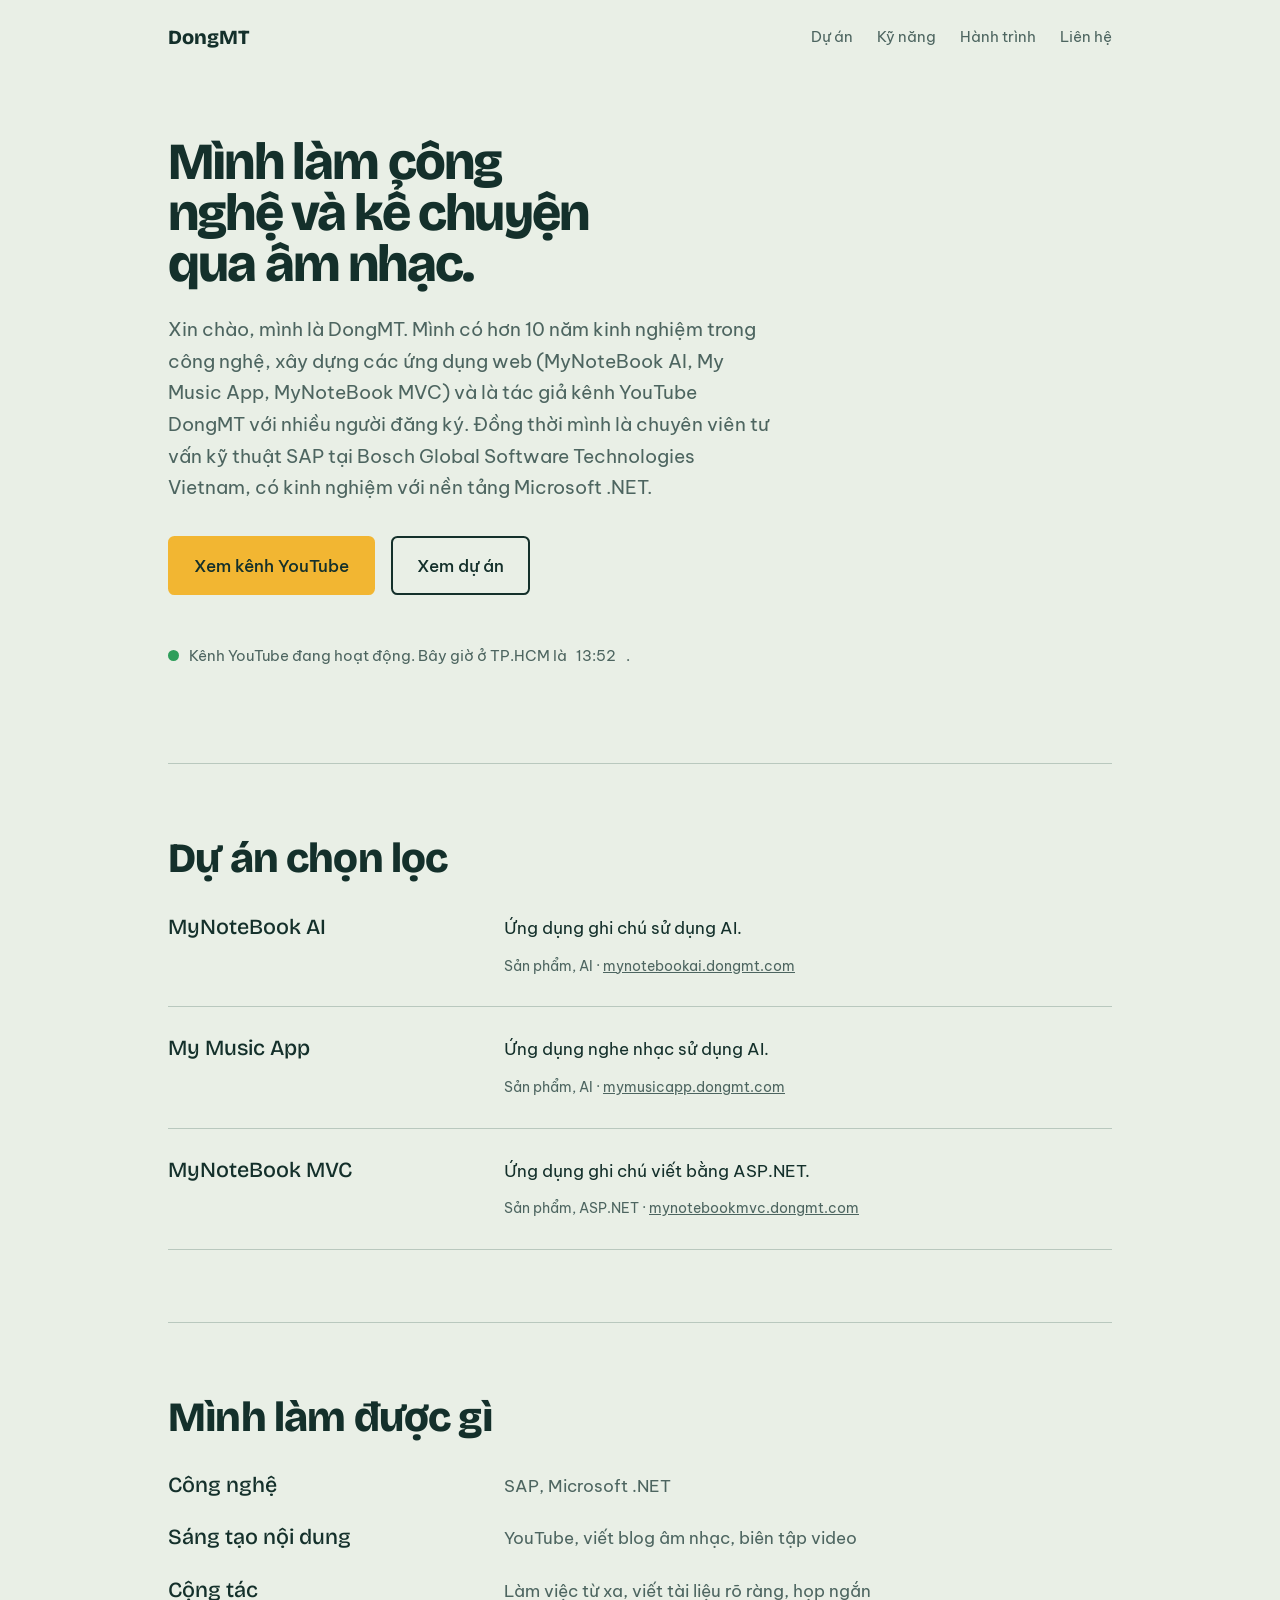
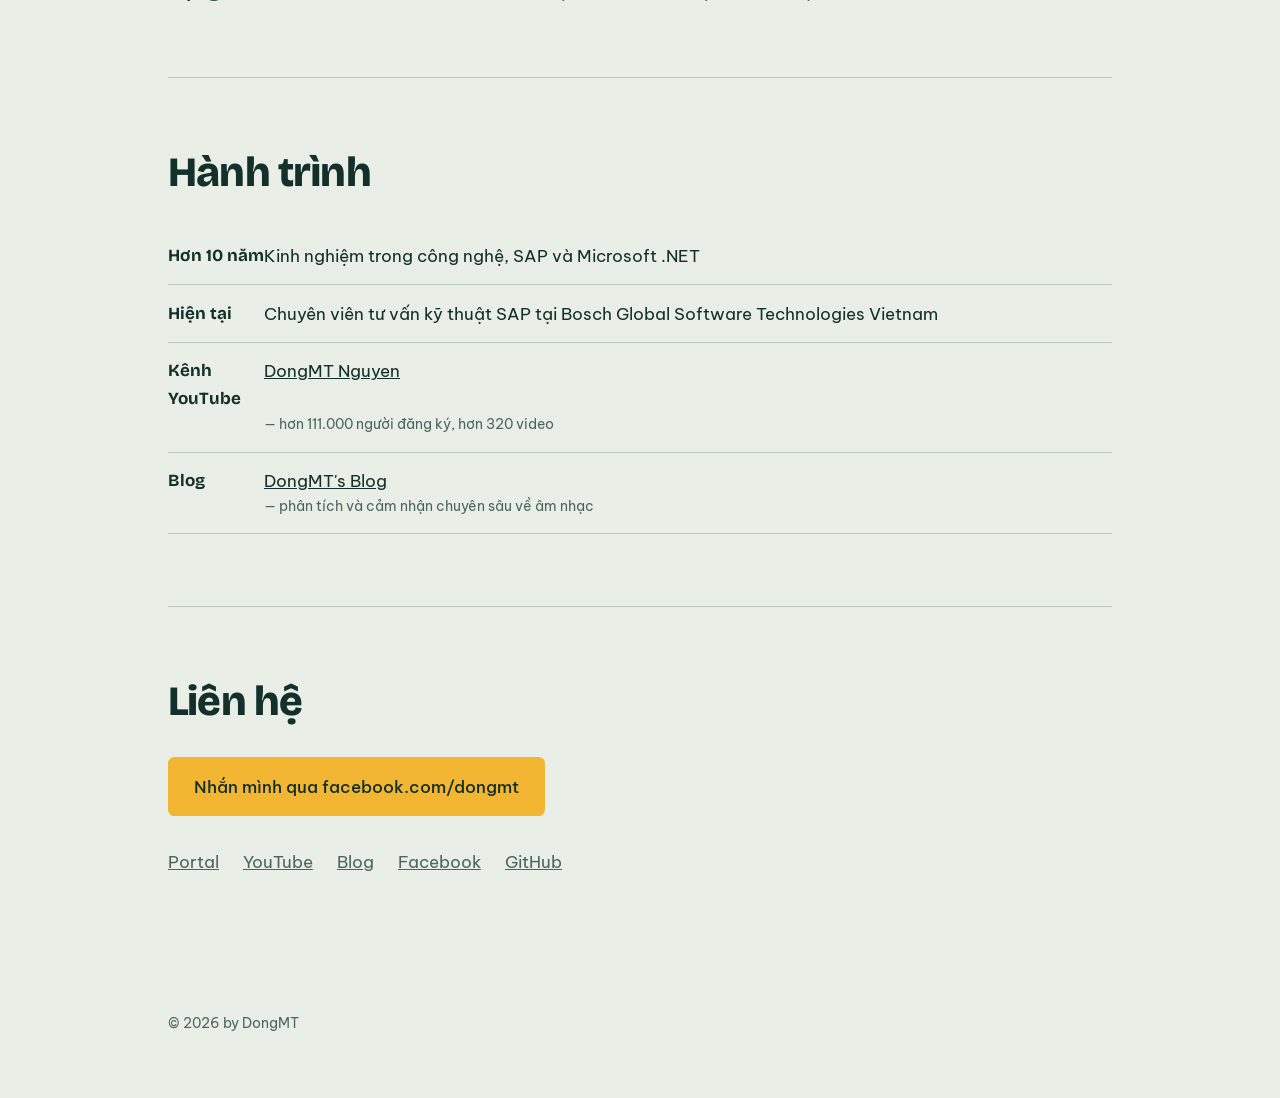
==== index.html @ 3dfe8075 "Initial commit: landing page DongMT" ====
<!DOCTYPE html>
<html lang="vi">
<head>
<meta charset="utf-8">
<meta name="viewport" content="width=device-width, initial-scale=1">
<title>DongMT — Nhà sáng tạo nội dung &amp; chuyên gia công nghệ</title>
<meta name="description" content="DongMT Nguyen là nhà sáng tạo nội dung và chuyên gia công nghệ: kênh YouTube hơn 111.000 người đăng ký, SAP Technical Consultant tại Bosch Global Software Technologies Vietnam.">
<link rel="preconnect" href="https://fonts.googleapis.com">
<link rel="preconnect" href="https://fonts.gstatic.com" crossorigin>
<link href="https://fonts.googleapis.com/css2?family=Bricolage+Grotesque:opsz,wght@12..96,500;12..96,800&family=Be+Vietnam+Pro:wght@400;500&display=swap" rel="stylesheet">
<link rel="stylesheet" href="assets/style.css">
</head>
<body>
<a class="skip" href="#main">Bỏ qua điều hướng</a>
<header class="top">
  <a class="logo" href="#">DongMT</a>
  <nav aria-label="Chính">
    <a href="#du-an">Dự án</a><a href="#ky-nang">Kỹ năng</a><a href="#hanh-trinh">Hành trình</a><a href="#lien-he">Liên hệ</a>
  </nav>
</header>

<main id="main">
  <section class="hero">
    <h1>Mình làm công nghệ và kể chuyện qua âm nhạc.</h1>
    <p class="lead">Xin chào, mình là DongMT. Mình có hơn 10 năm kinh nghiệm trong công nghệ, xây dựng các ứng dụng web (MyNoteBook AI, My Music App, MyNoteBook MVC) và là tác giả kênh YouTube DongMT với nhiều người đăng ký. Đồng thời mình là chuyên viên tư vấn kỹ thuật SAP tại Bosch Global Software Technologies Vietnam, có kinh nghiệm với nền tảng Microsoft .NET.</p>
    <div class="cta">
      <a class="btn" href="https://www.youtube.com/@dongmt">Xem kênh YouTube</a>
      <a class="btn ghost" href="#du-an">Xem dự án</a>
    </div>
    <p class="status"><span class="dot" aria-hidden="true"></span>Kênh YouTube đang hoạt động. Bây giờ ở TP.HCM là <time id="clock">--:--</time>.</p>
  </section>

  <section id="du-an">
    <h2>Dự án chọn lọc</h2>
    <ul class="projects">
      <li><h3>MyNoteBook AI</h3><p>Ứng dụng ghi chú sử dụng AI.</p><span>Sản phẩm, AI · <a href="https://mynotebookai.dongmt.com/">mynotebookai.dongmt.com</a></span></li>
      <li><h3>My Music App</h3><p>Ứng dụng nghe nhạc sử dụng AI.</p><span>Sản phẩm, AI · <a href="https://mymusicapp.dongmt.com/">mymusicapp.dongmt.com</a></span></li>
      <li><h3>MyNoteBook MVC</h3><p>Ứng dụng ghi chú viết bằng ASP.NET.</p><span>Sản phẩm, ASP.NET · <a href="https://mynotebookmvc.dongmt.com/">mynotebookmvc.dongmt.com</a></span></li>
    </ul>
  </section>

  <section id="ky-nang">
    <h2>Mình làm được gì</h2>
    <dl class="skills">
      <div><dt>Công nghệ</dt><dd>SAP, Microsoft .NET</dd></div>
      <div><dt>Sáng tạo nội dung</dt><dd>YouTube, viết blog âm nhạc, biên tập video</dd></div>
      <div><dt>Cộng tác</dt><dd>Làm việc từ xa, viết tài liệu rõ ràng, họp ngắn</dd></div>
    </dl>
  </section>

  <section id="hanh-trinh">
    <h2>Hành trình</h2>
    <ol class="timeline">
      <li><b>Hơn 10 năm</b> Kinh nghiệm trong công nghệ, SAP và Microsoft .NET</li>
      <li><b>Hiện tại</b> Chuyên viên tư vấn kỹ thuật SAP tại Bosch Global Software Technologies Vietnam</li>
      <li><b>Kênh YouTube</b> <a href="https://www.youtube.com/@dongmt">DongMT Nguyen</a><span>— hơn 111.000 người đăng ký, hơn 320 video</span></li>
      <li><b>Blog</b> <a href="http://dongmt2.blogspot.com/">DongMT's Blog</a><span>— phân tích và cảm nhận chuyên sâu về âm nhạc</span></li>
    </ol>
  </section>

  <section id="lien-he" class="contact">
    <h2>Liên hệ</h2>
    <p><a class="btn" href="https://www.facebook.com/dongmt/">Nhắn mình qua facebook.com/dongmt</a></p>
    <p class="links"><a href="https://dongmt.com/">Portal</a> <a href="https://www.youtube.com/@dongmt">YouTube</a> <a href="http://dongmt2.blogspot.com/">Blog</a> <a href="https://www.facebook.com/dongmt/">Facebook</a> <a href="https://github.com/dongmt2-crypto">GitHub</a></p>
  </section>
</main>
<footer><p>© 2026 by DongMT</p></footer>
<script src="assets/main.js"></script>
</body>
</html>
---- assets/style.css ----
:root{
  --bg:#E9EFE6; --ink:#14302B; --muted:#4D6560; --line:#B9C8BE;
  --accent:#F2B632; --accent-ink:#14302B;
  --display:"Bricolage Grotesque",system-ui,sans-serif;
  --body:"Be Vietnam Pro",system-ui,sans-serif;
}
@media (prefers-color-scheme:dark){
  :root{--bg:#10231F; --ink:#E9EFE6; --muted:#9FB5AC; --line:#2C4540; --accent:#F2B632; --accent-ink:#10231F}
}
*{box-sizing:border-box}
html{scroll-behavior:smooth}
body{margin:0;background:var(--bg);color:var(--ink);font:400 1.0625rem/1.65 var(--body)}
a{color:inherit}
:focus-visible{outline:3px solid var(--accent);outline-offset:3px}
.skip{position:absolute;left:-999px}.skip:focus{left:1rem;top:1rem;background:var(--accent);color:var(--accent-ink);padding:.5rem 1rem;z-index:9}
.top,main,footer{max-width:62rem;margin-inline:auto;padding-inline:1.5rem}
.top{display:flex;justify-content:space-between;align-items:center;padding-block:1.5rem;flex-wrap:wrap;gap:1rem}
.logo{font:800 1.25rem var(--display);text-decoration:none}
nav{display:flex;gap:1.5rem;font-size:.95rem}
nav a{text-decoration:none;color:var(--muted)}nav a:hover{color:var(--ink);text-decoration:underline}
section{padding-block:4.5rem;border-top:1px solid var(--line)}
.hero{border-top:0;padding-block:4rem 5rem}
h1{font:800 clamp(2.6rem,8.5vw,6.5rem)/.98 var(--display);letter-spacing:-.035em;margin:0 0 1.5rem;max-width:14ch;text-wrap:balance}.hero h1{font-size:clamp(1.3rem,4.25vw,3.25rem)}
h2{font:800 clamp(1.8rem,4vw,2.6rem)/1.1 var(--display);letter-spacing:-.02em;margin:0 0 2rem}
h3{font:500 1.35rem var(--display);margin:0 0 .4rem}
.lead{font-size:1.2rem;max-width:38rem;color:var(--muted);margin:0 0 2rem}
.cta{display:flex;gap:1rem;flex-wrap:wrap}
.btn{display:inline-block;padding:.85rem 1.5rem;background:var(--accent);color:var(--accent-ink);font-weight:500;text-decoration:none;border-radius:.4rem;border:2px solid var(--accent);transition:transform .15s}
.btn:hover{transform:translateY(-2px)}
.btn.ghost{background:transparent;color:var(--ink);border-color:var(--ink)}
.status{margin-top:3rem;color:var(--muted);font-size:.95rem;display:flex;align-items:center;gap:.6rem}
.dot{width:.7rem;height:.7rem;border-radius:50%;background:#2E9E5B;animation:pulse 2s infinite}
@keyframes pulse{50%{opacity:.35}}
.projects{list-style:none;padding:0;margin:0;display:grid}
.projects li{display:grid;grid-template-columns:1fr 2fr;gap:.5rem 2rem;padding-block:1.75rem;border-bottom:1px solid var(--line)}
.projects li:first-child{padding-top:0}
.projects p{margin:0}.projects span{grid-column:2;color:var(--muted);font-size:.9rem}
.skills{display:grid;gap:1.5rem;margin:0}
.skills div{display:grid;grid-template-columns:1fr 2fr;gap:2rem}
dt{font:500 1.35rem var(--display)}dd{margin:0;color:var(--muted)}
.timeline{list-style:none;padding:0;margin:0}
.timeline li{display:grid;grid-template-columns:6rem 1fr;padding-block:.9rem;border-bottom:1px solid var(--line)}
.timeline b{font-family:var(--display)}.timeline span{grid-column:2;color:var(--muted);font-size:.9rem}
.contact p{max-width:34rem;color:var(--muted)}
.links{display:flex;gap:1.5rem;margin-top:2rem}
footer{padding-block:2rem 3rem;color:var(--muted);font-size:.9rem}
@media (max-width:640px){.projects li,.skills div{grid-template-columns:1fr}.projects span{grid-column:1}nav{gap:1rem}}
@media (prefers-reduced-motion:reduce){*{animation:none!important;transition:none!important;scroll-behavior:auto}}
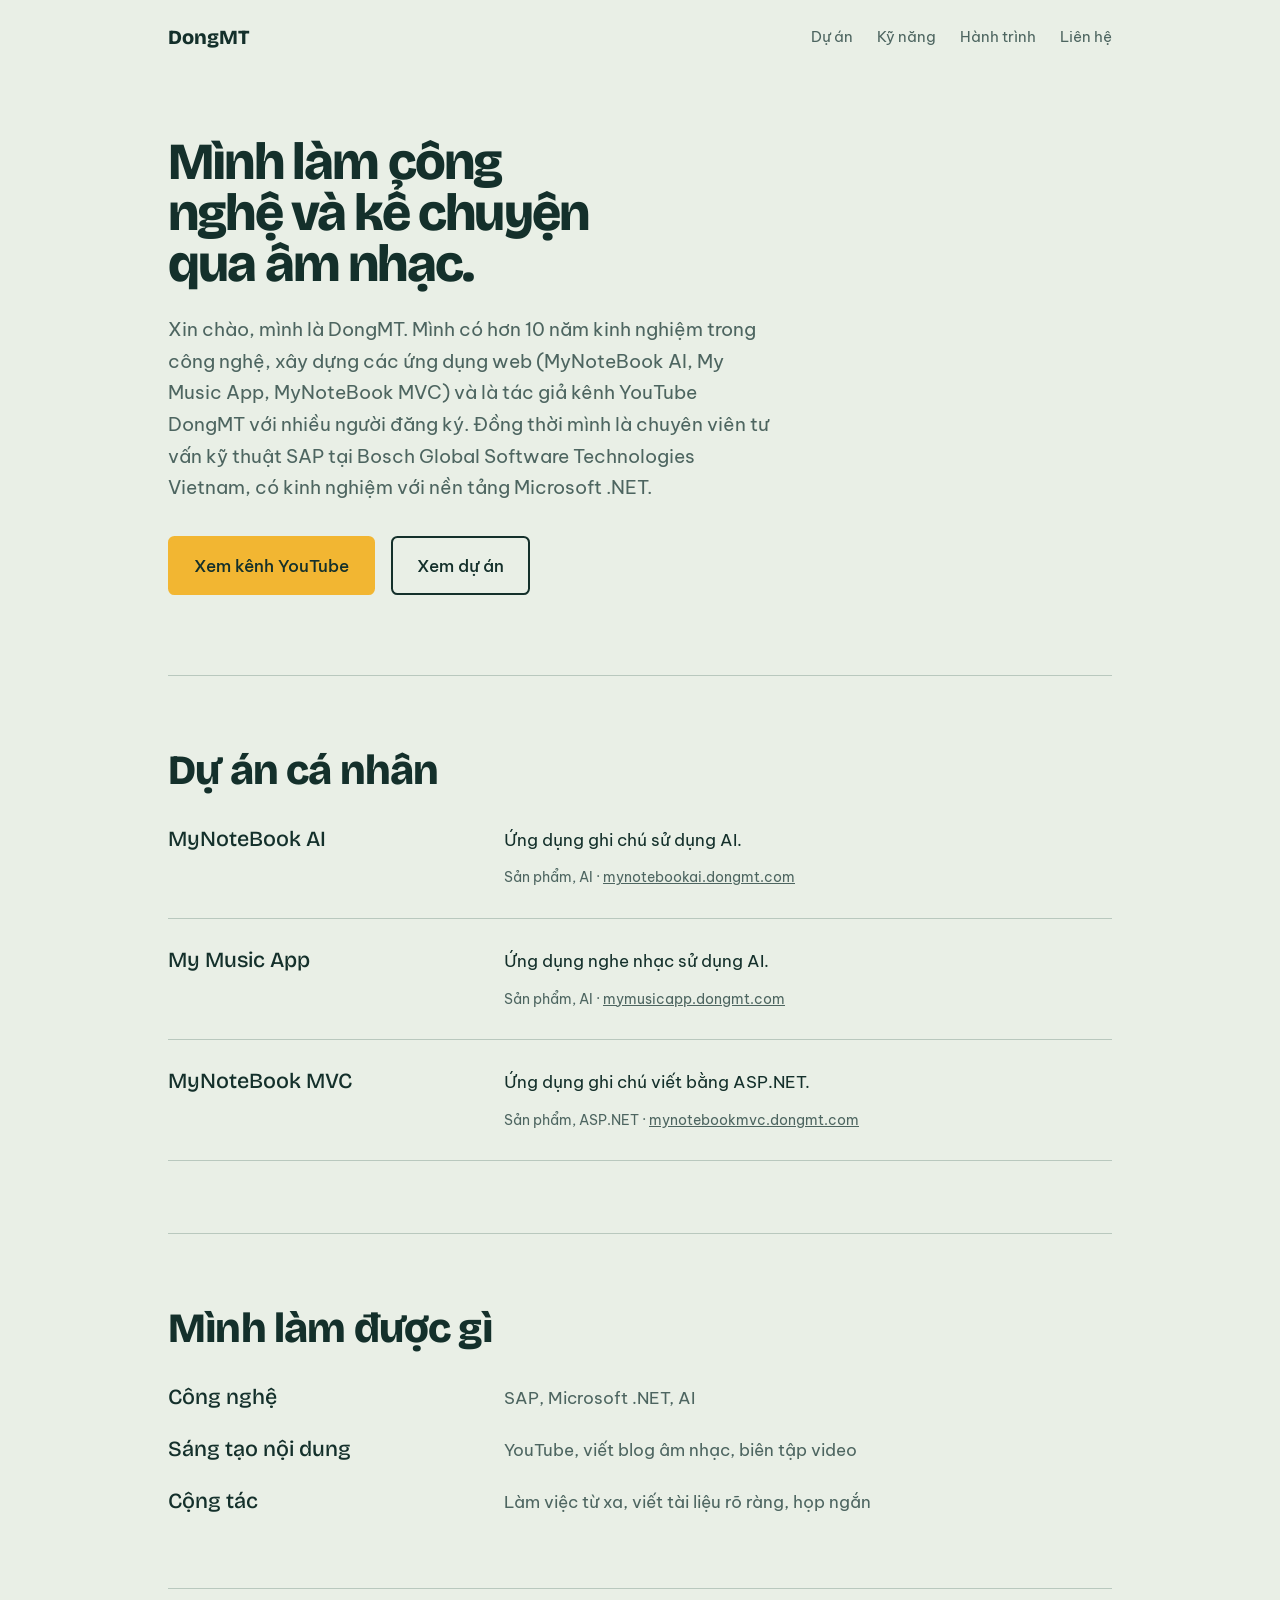
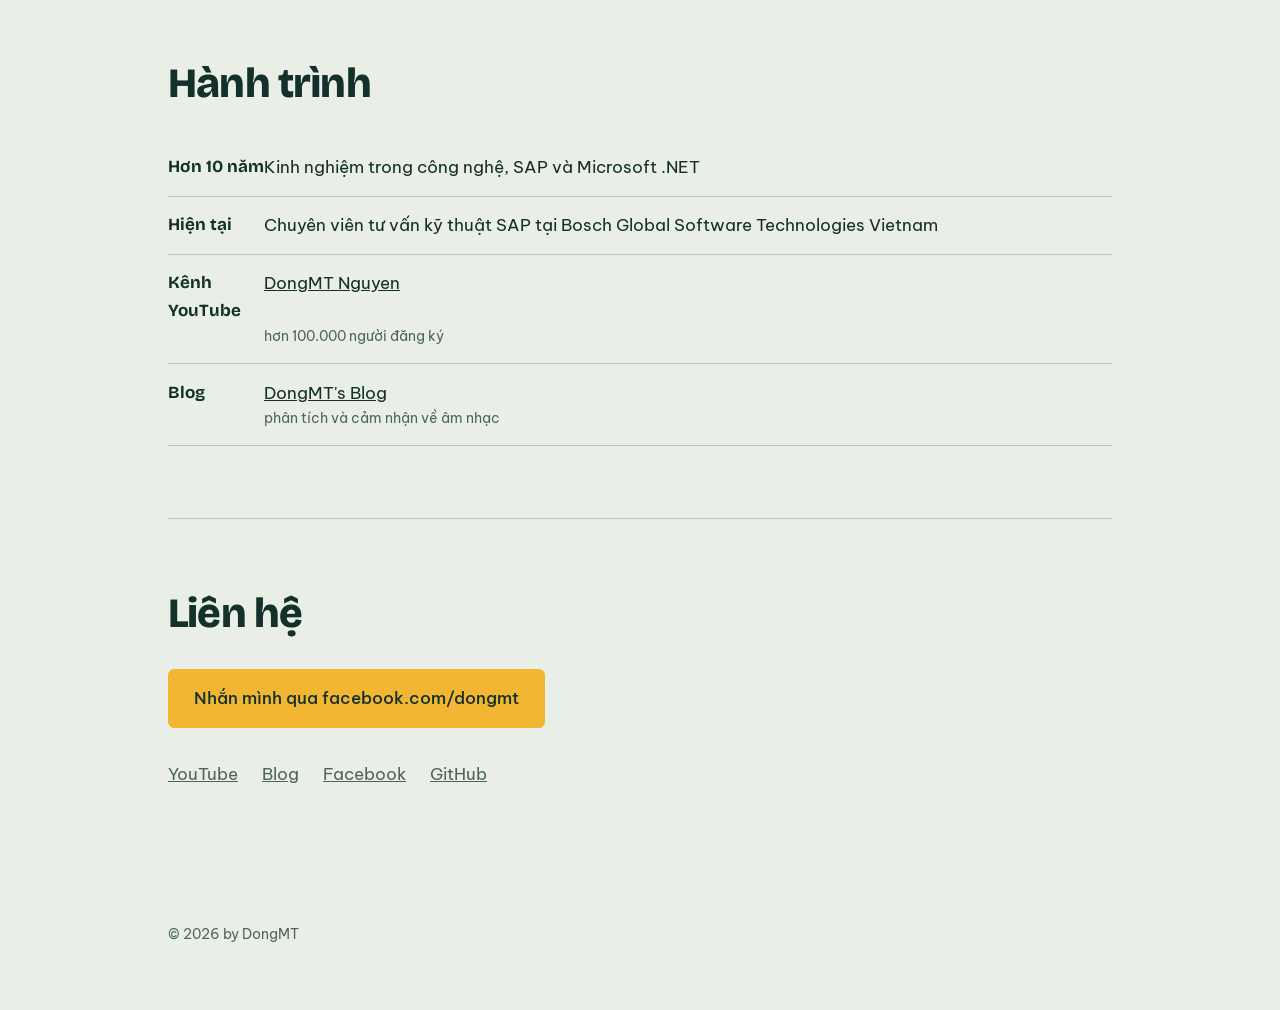
==== commit afd5b02d: "Cập nhật nội dung landing page DongMT - Đổi 'Dự án chọn lọc' thành 'Dự án cá nhân' - Mở liên kết dự " ====
--- a/index.html
+++ b/index.html
@@ -27,22 +27,21 @@
       <a class="btn" href="https://www.youtube.com/@dongmt">Xem kênh YouTube</a>
       <a class="btn ghost" href="#du-an">Xem dự án</a>
     </div>
-    <p class="status"><span class="dot" aria-hidden="true"></span>Kênh YouTube đang hoạt động. Bây giờ ở TP.HCM là <time id="clock">--:--</time>.</p>
   </section>
 
   <section id="du-an">
-    <h2>Dự án chọn lọc</h2>
+    <h2>Dự án cá nhân</h2>
     <ul class="projects">
-      <li><h3>MyNoteBook AI</h3><p>Ứng dụng ghi chú sử dụng AI.</p><span>Sản phẩm, AI · <a href="https://mynotebookai.dongmt.com/">mynotebookai.dongmt.com</a></span></li>
-      <li><h3>My Music App</h3><p>Ứng dụng nghe nhạc sử dụng AI.</p><span>Sản phẩm, AI · <a href="https://mymusicapp.dongmt.com/">mymusicapp.dongmt.com</a></span></li>
-      <li><h3>MyNoteBook MVC</h3><p>Ứng dụng ghi chú viết bằng ASP.NET.</p><span>Sản phẩm, ASP.NET · <a href="https://mynotebookmvc.dongmt.com/">mynotebookmvc.dongmt.com</a></span></li>
+      <li><h3>MyNoteBook AI</h3><p>Ứng dụng ghi chú sử dụng AI.</p><span>Sản phẩm, AI · <a href="https://mynotebookai.dongmt.com/" target="_blank" rel="noopener noreferrer">mynotebookai.dongmt.com</a></span></li>
+      <li><h3>My Music App</h3><p>Ứng dụng nghe nhạc sử dụng AI.</p><span>Sản phẩm, AI · <a href="https://mymusicapp.dongmt.com/" target="_blank" rel="noopener noreferrer">mymusicapp.dongmt.com</a></span></li>
+      <li><h3>MyNoteBook MVC</h3><p>Ứng dụng ghi chú viết bằng ASP.NET.</p><span>Sản phẩm, ASP.NET · <a href="https://mynotebookmvc.dongmt.com/" target="_blank" rel="noopener noreferrer">mynotebookmvc.dongmt.com</a></span></li>
     </ul>
   </section>
 
   <section id="ky-nang">
     <h2>Mình làm được gì</h2>
     <dl class="skills">
-      <div><dt>Công nghệ</dt><dd>SAP, Microsoft .NET</dd></div>
+      <div><dt>Công nghệ</dt><dd>SAP, Microsoft .NET, AI</dd></div>
       <div><dt>Sáng tạo nội dung</dt><dd>YouTube, viết blog âm nhạc, biên tập video</dd></div>
       <div><dt>Cộng tác</dt><dd>Làm việc từ xa, viết tài liệu rõ ràng, họp ngắn</dd></div>
     </dl>
@@ -53,15 +52,15 @@
     <ol class="timeline">
       <li><b>Hơn 10 năm</b> Kinh nghiệm trong công nghệ, SAP và Microsoft .NET</li>
       <li><b>Hiện tại</b> Chuyên viên tư vấn kỹ thuật SAP tại Bosch Global Software Technologies Vietnam</li>
-      <li><b>Kênh YouTube</b> <a href="https://www.youtube.com/@dongmt">DongMT Nguyen</a><span>— hơn 111.000 người đăng ký, hơn 320 video</span></li>
-      <li><b>Blog</b> <a href="http://dongmt2.blogspot.com/">DongMT's Blog</a><span>— phân tích và cảm nhận chuyên sâu về âm nhạc</span></li>
+      <li><b>Kênh YouTube</b> <a href="https://www.youtube.com/@dongmt">DongMT Nguyen</a><span>hơn 100.000 người đăng ký</span></li>
+      <li><b>Blog</b> <a href="http://dongmt2.blogspot.com/">DongMT's Blog</a><span>phân tích và cảm nhận về âm nhạc</span></li>
     </ol>
   </section>
 
   <section id="lien-he" class="contact">
     <h2>Liên hệ</h2>
     <p><a class="btn" href="https://www.facebook.com/dongmt/">Nhắn mình qua facebook.com/dongmt</a></p>
-    <p class="links"><a href="https://dongmt.com/">Portal</a> <a href="https://www.youtube.com/@dongmt">YouTube</a> <a href="http://dongmt2.blogspot.com/">Blog</a> <a href="https://www.facebook.com/dongmt/">Facebook</a> <a href="https://github.com/dongmt2-crypto">GitHub</a></p>
+    <p class="links"> <a href="https://www.youtube.com/@dongmt">YouTube</a> <a href="http://dongmt2.blogspot.com/">Blog</a> <a href="https://www.facebook.com/dongmt/">Facebook</a> <a href="https://github.com/dongmt2-crypto">GitHub</a></p>
   </section>
 </main>
 <footer><p>© 2026 by DongMT</p></footer>
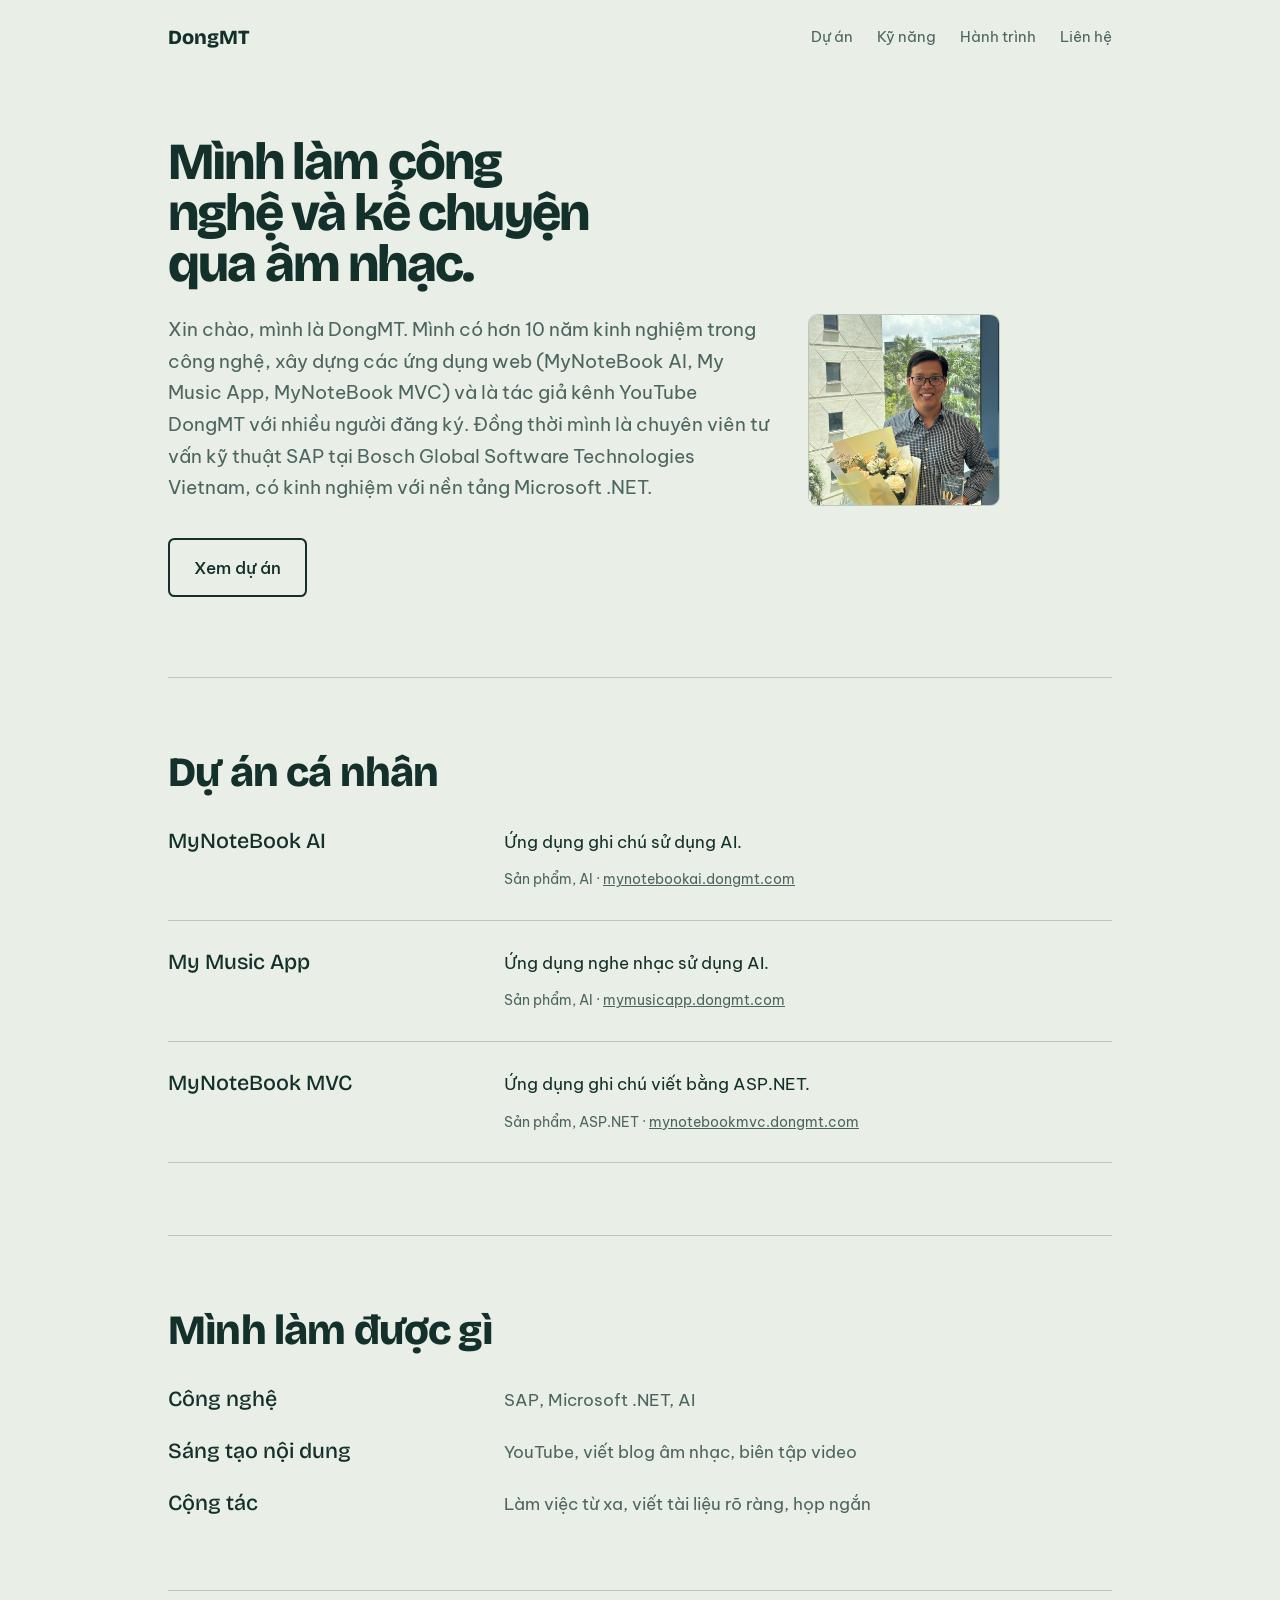
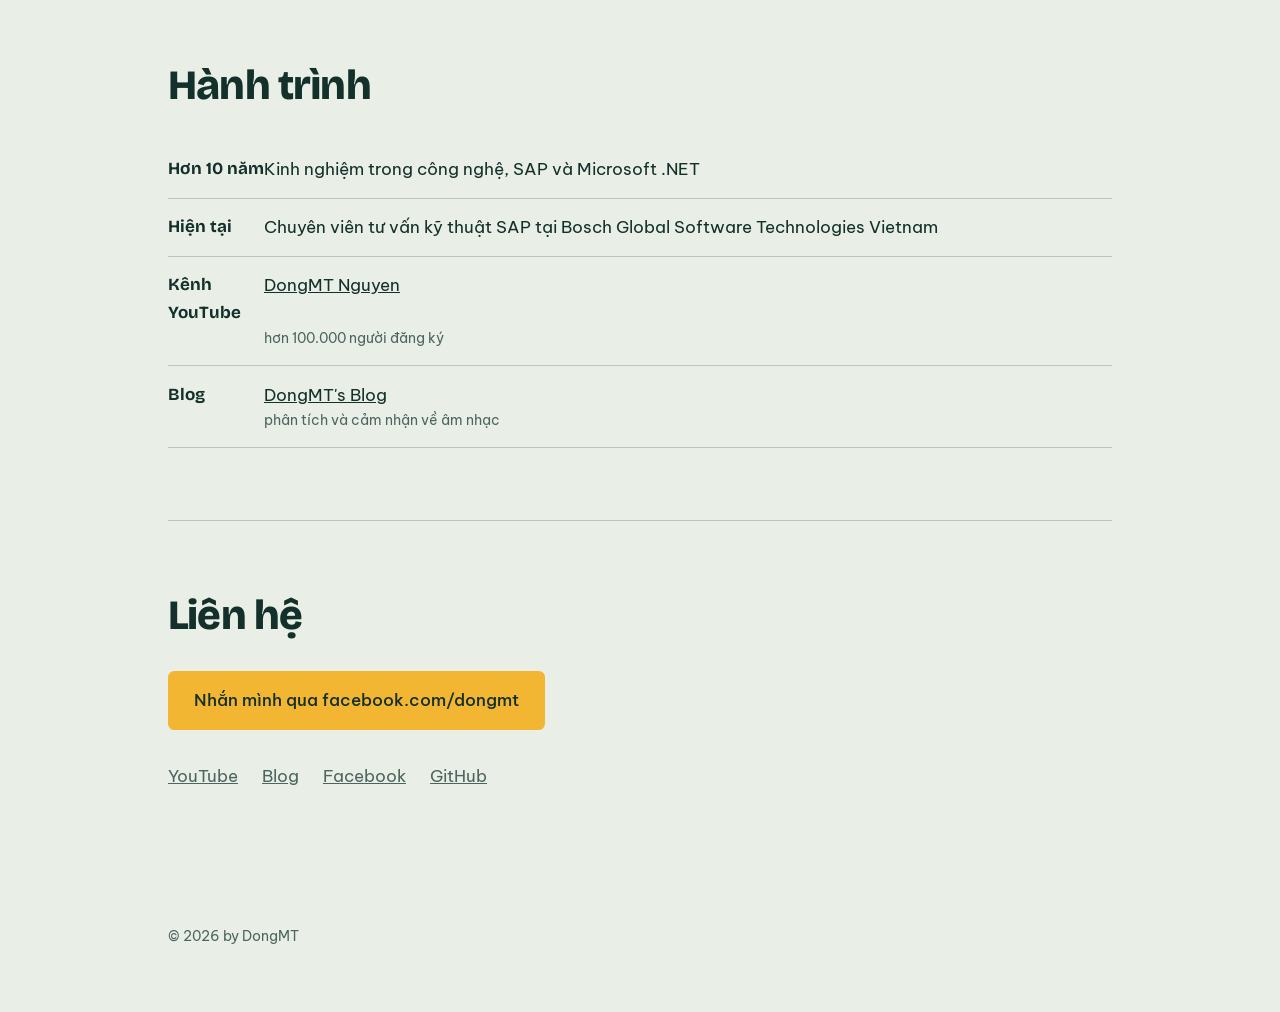
==== commit f9f3aec8: "Thêm ảnh chân dung DongMT vào hero và tối ưu bố cục - Hiển thị DongMT.jpg bên phải đoạn giới thiệu h" ====
--- a/index.html
+++ b/index.html
@@ -22,9 +22,11 @@
 <main id="main">
   <section class="hero">
     <h1>Mình làm công nghệ và kể chuyện qua âm nhạc.</h1>
-    <p class="lead">Xin chào, mình là DongMT. Mình có hơn 10 năm kinh nghiệm trong công nghệ, xây dựng các ứng dụng web (MyNoteBook AI, My Music App, MyNoteBook MVC) và là tác giả kênh YouTube DongMT với nhiều người đăng ký. Đồng thời mình là chuyên viên tư vấn kỹ thuật SAP tại Bosch Global Software Technologies Vietnam, có kinh nghiệm với nền tảng Microsoft .NET.</p>
-    <div class="cta">
-      <a class="btn" href="https://www.youtube.com/@dongmt">Xem kênh YouTube</a>
+    <div class="hero-intro">
+      <p class="lead">Xin chào, mình là DongMT. Mình có hơn 10 năm kinh nghiệm trong công nghệ, xây dựng các ứng dụng web (MyNoteBook AI, My Music App, MyNoteBook MVC) và là tác giả kênh YouTube DongMT với nhiều người đăng ký. Đồng thời mình là chuyên viên tư vấn kỹ thuật SAP tại Bosch Global Software Technologies Vietnam, có kinh nghiệm với nền tảng Microsoft .NET.</p>
+      <img class="portrait" src="DongMT.jpg" alt="Chân dung DongMT" width="400" height="400">
+    </div>
+    <div class="cta"> 
       <a class="btn ghost" href="#du-an">Xem dự án</a>
     </div>
   </section>
--- a/assets/style.css
+++ b/assets/style.css
@@ -24,6 +24,10 @@
 h2{font:800 clamp(1.8rem,4vw,2.6rem)/1.1 var(--display);letter-spacing:-.02em;margin:0 0 2rem}
 h3{font:500 1.35rem var(--display);margin:0 0 .4rem}
 .lead{font-size:1.2rem;max-width:38rem;color:var(--muted);margin:0 0 2rem}
+.hero-intro{display:flex;align-items:flex-start;gap:2rem;flex-wrap:wrap;margin:0 0 2rem}
+.hero-intro .lead{flex:1 1 24rem;min-width:0;margin:0}
+.portrait{width:12rem;height:12rem;object-fit:cover;border-radius:.6rem;border:1px solid var(--line);flex:0 0 auto}
+@media (max-width:640px){.hero-intro{gap:1.25rem}.portrait{width:8rem;height:8rem}}
 .cta{display:flex;gap:1rem;flex-wrap:wrap}
 .btn{display:inline-block;padding:.85rem 1.5rem;background:var(--accent);color:var(--accent-ink);font-weight:500;text-decoration:none;border-radius:.4rem;border:2px solid var(--accent);transition:transform .15s}
 .btn:hover{transform:translateY(-2px)}
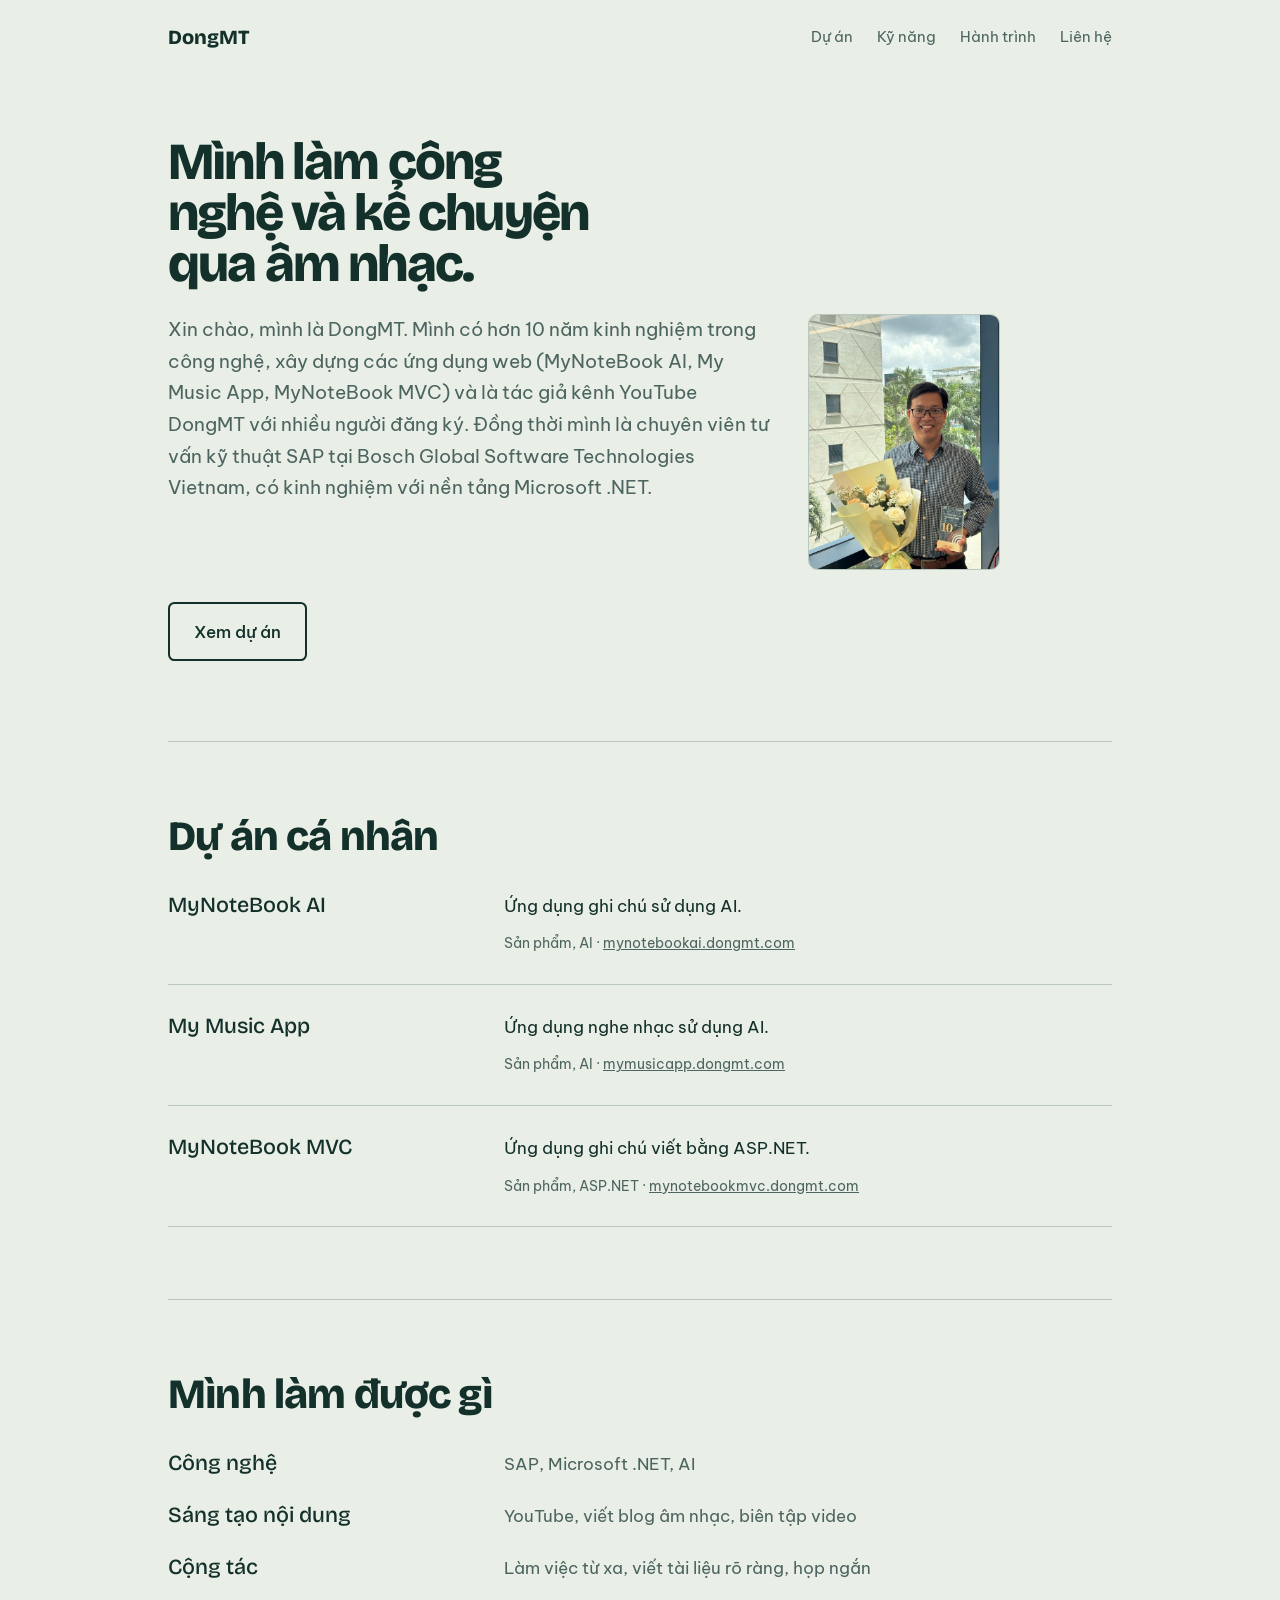
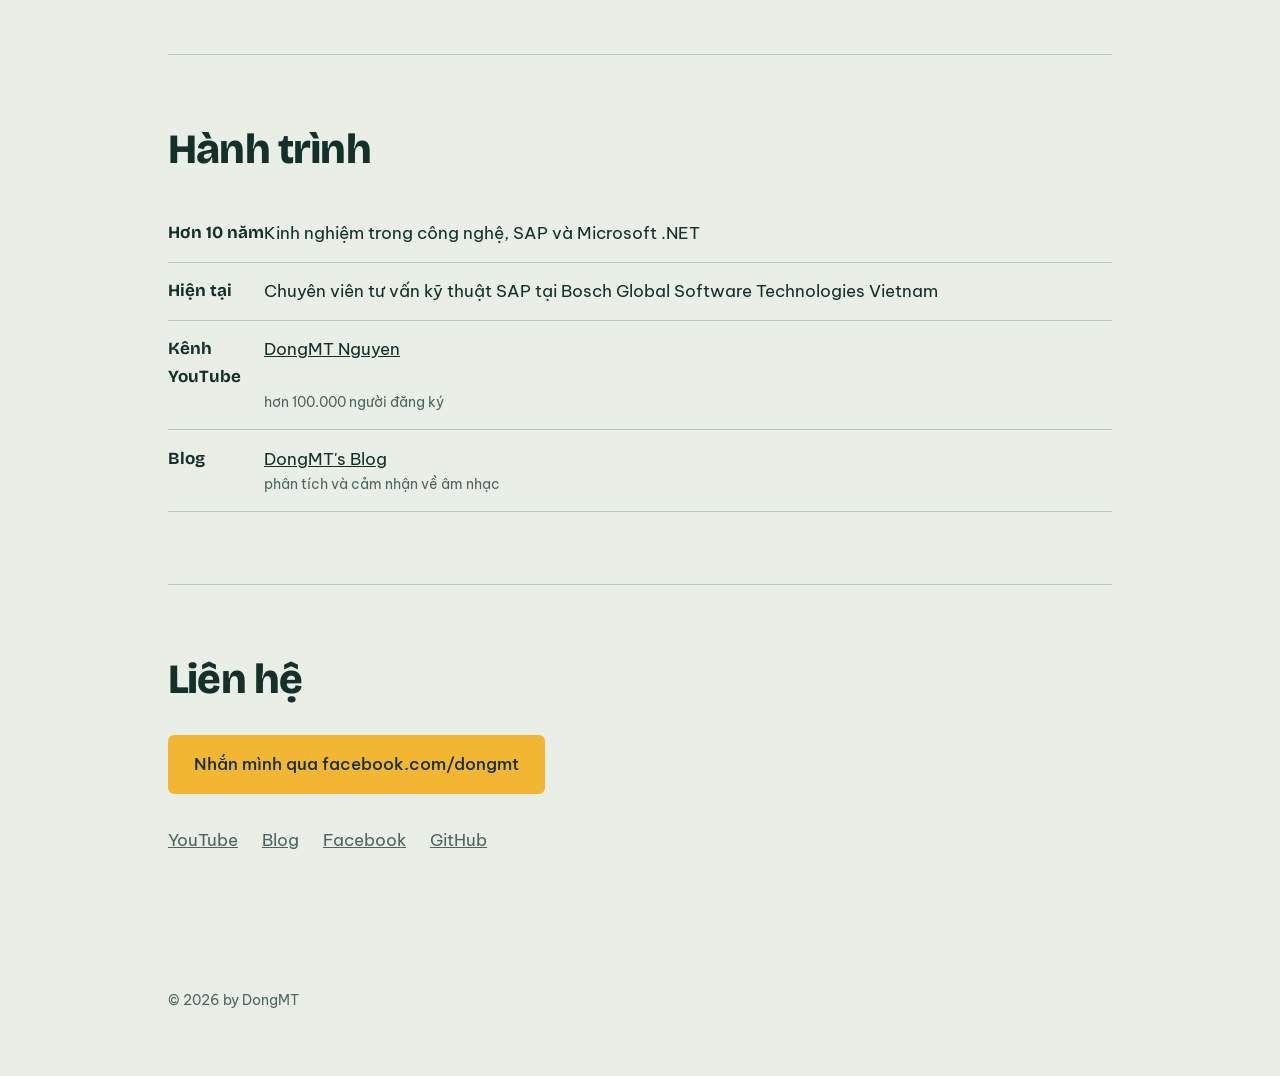
==== commit 97445d44: "Cập nhật avatar: khung dọc, sharpen và bỏ image-rendering; thêm _headers" ====
--- a/index.html
+++ b/index.html
@@ -24,7 +24,7 @@
     <h1>Mình làm công nghệ và kể chuyện qua âm nhạc.</h1>
     <div class="hero-intro">
       <p class="lead">Xin chào, mình là DongMT. Mình có hơn 10 năm kinh nghiệm trong công nghệ, xây dựng các ứng dụng web (MyNoteBook AI, My Music App, MyNoteBook MVC) và là tác giả kênh YouTube DongMT với nhiều người đăng ký. Đồng thời mình là chuyên viên tư vấn kỹ thuật SAP tại Bosch Global Software Technologies Vietnam, có kinh nghiệm với nền tảng Microsoft .NET.</p>
-      <img class="portrait" src="DongMT.jpg" alt="Chân dung DongMT" width="400" height="400">
+      <img class="portrait" src="DongMT.jpg" alt="Chân dung DongMT" width="600" height="800">
     </div>
     <div class="cta"> 
       <a class="btn ghost" href="#du-an">Xem dự án</a>
--- a/assets/style.css
+++ b/assets/style.css
@@ -26,8 +26,8 @@
 .lead{font-size:1.2rem;max-width:38rem;color:var(--muted);margin:0 0 2rem}
 .hero-intro{display:flex;align-items:flex-start;gap:2rem;flex-wrap:wrap;margin:0 0 2rem}
 .hero-intro .lead{flex:1 1 24rem;min-width:0;margin:0}
-.portrait{width:12rem;height:12rem;object-fit:cover;border-radius:.6rem;border:1px solid var(--line);flex:0 0 auto}
-@media (max-width:640px){.hero-intro{gap:1.25rem}.portrait{width:8rem;height:8rem}}
+.portrait{width:12rem;height:16rem;object-fit:cover;border-radius:.6rem;border:1px solid var(--line);flex:0 0 auto}
+@media (max-width:640px){.hero-intro{gap:1.25rem}.portrait{width:9rem;height:12rem}}
 .cta{display:flex;gap:1rem;flex-wrap:wrap}
 .btn{display:inline-block;padding:.85rem 1.5rem;background:var(--accent);color:var(--accent-ink);font-weight:500;text-decoration:none;border-radius:.4rem;border:2px solid var(--accent);transition:transform .15s}
 .btn:hover{transform:translateY(-2px)}
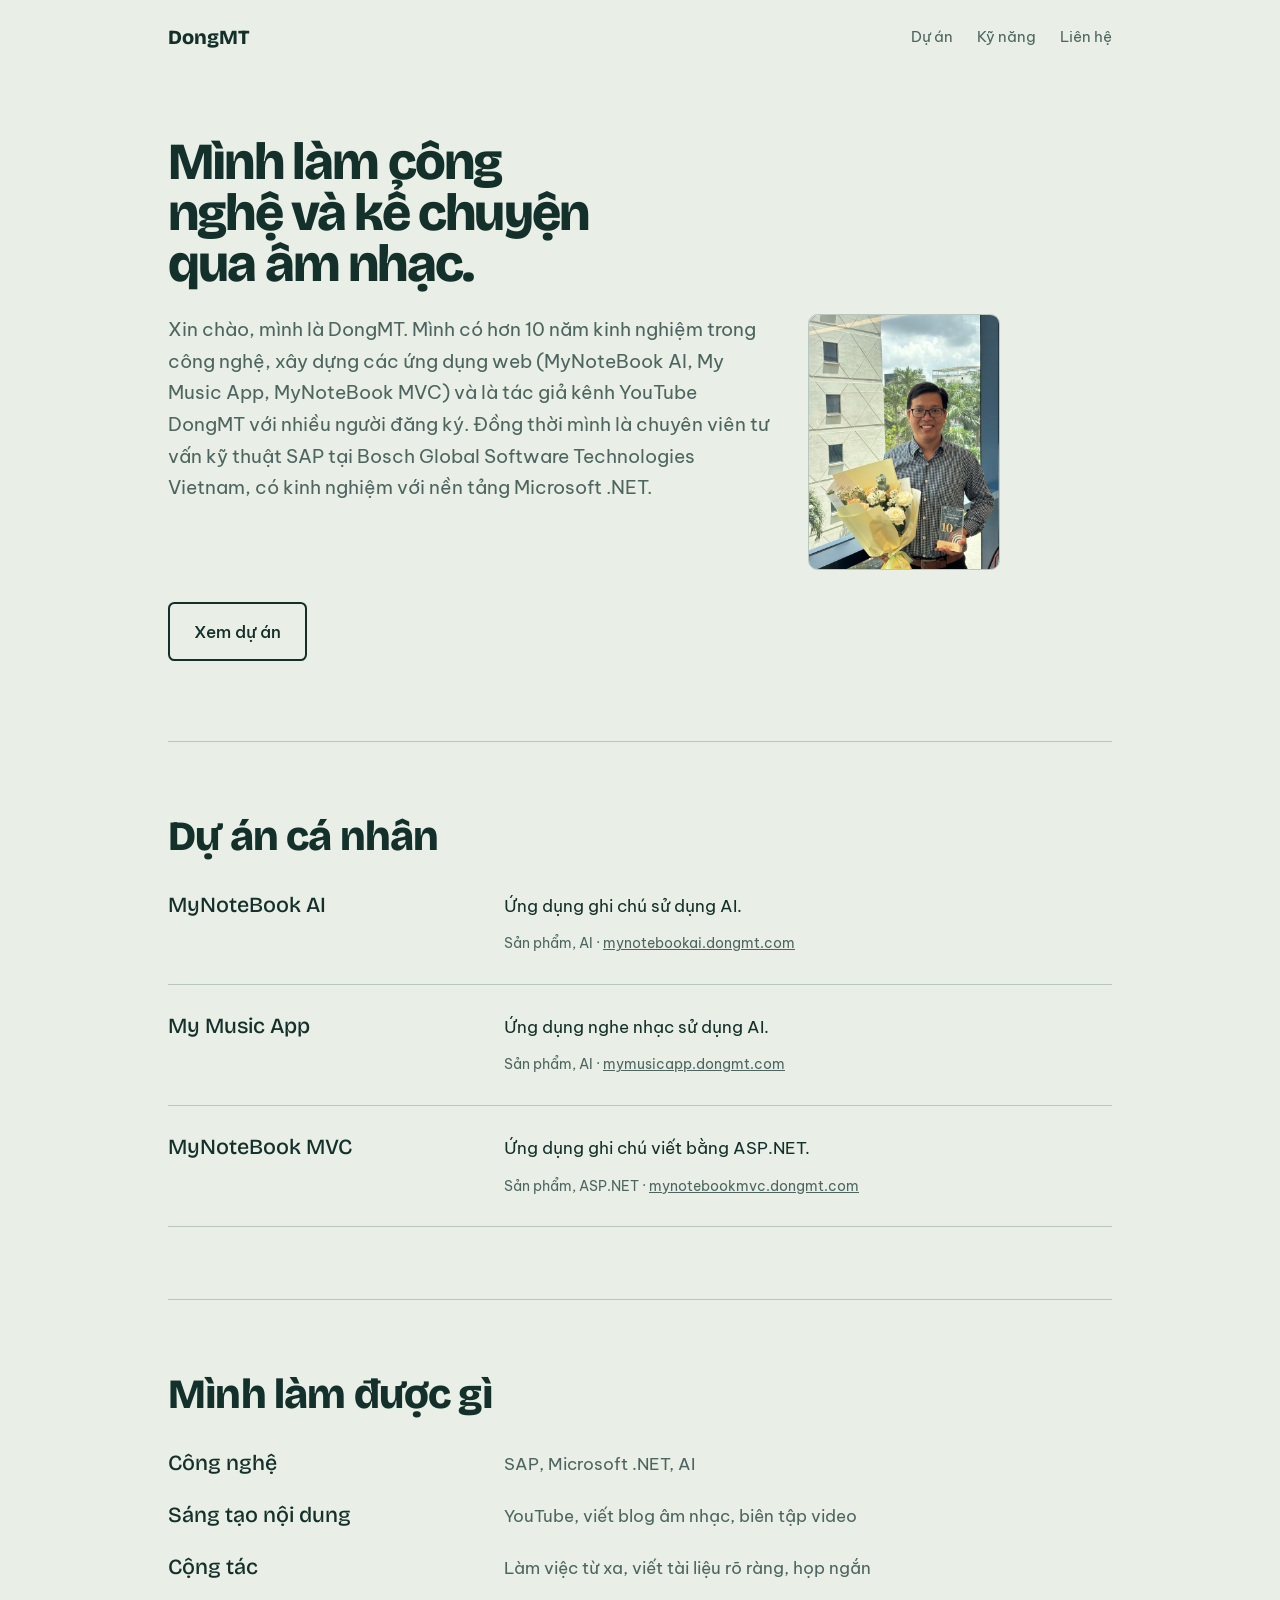
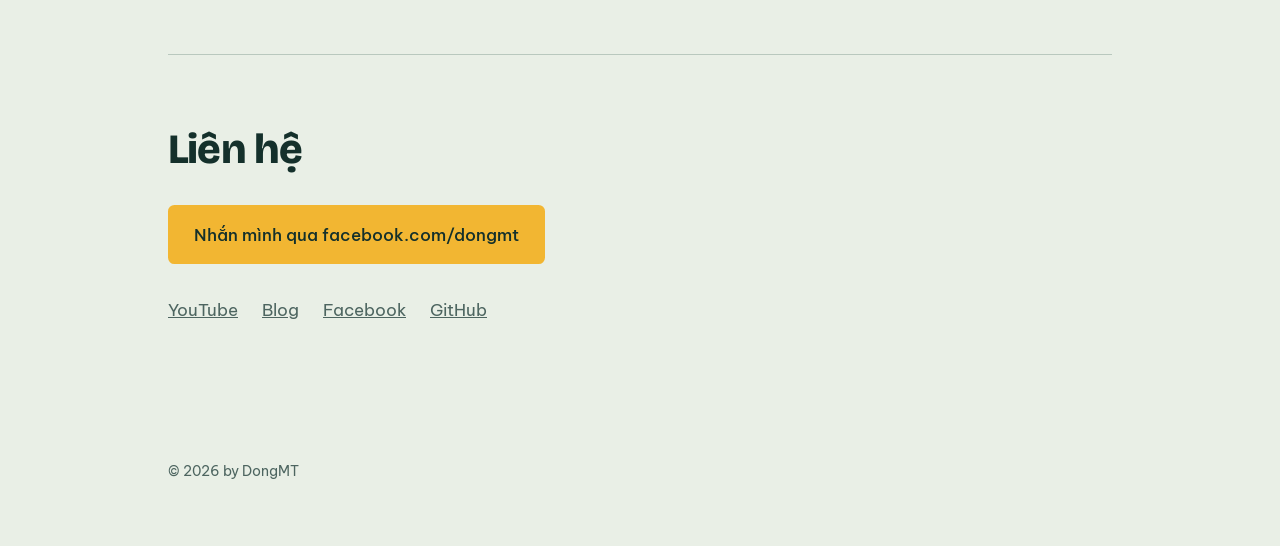
==== commit 68e99a35: "Cập nhật: xoá mục Hành trình, cải thiện accessibility và design tokens Co-Authored-By: Claude Code <" ====
--- a/index.html
+++ b/index.html
@@ -15,7 +15,7 @@
 <header class="top">
   <a class="logo" href="#">DongMT</a>
   <nav aria-label="Chính">
-    <a href="#du-an">Dự án</a><a href="#ky-nang">Kỹ năng</a><a href="#hanh-trinh">Hành trình</a><a href="#lien-he">Liên hệ</a>
+    <a href="#du-an">Dự án</a><a href="#ky-nang">Kỹ năng</a><a href="#lien-he">Liên hệ</a>
   </nav>
 </header>
 
@@ -26,7 +26,7 @@
       <p class="lead">Xin chào, mình là DongMT. Mình có hơn 10 năm kinh nghiệm trong công nghệ, xây dựng các ứng dụng web (MyNoteBook AI, My Music App, MyNoteBook MVC) và là tác giả kênh YouTube DongMT với nhiều người đăng ký. Đồng thời mình là chuyên viên tư vấn kỹ thuật SAP tại Bosch Global Software Technologies Vietnam, có kinh nghiệm với nền tảng Microsoft .NET.</p>
       <img class="portrait" src="DongMT.jpg" alt="Chân dung DongMT" width="600" height="800">
     </div>
-    <div class="cta"> 
+    <div class="cta">
       <a class="btn ghost" href="#du-an">Xem dự án</a>
     </div>
   </section>
@@ -49,16 +49,6 @@
     </dl>
   </section>
 
-  <section id="hanh-trinh">
-    <h2>Hành trình</h2>
-    <ol class="timeline">
-      <li><b>Hơn 10 năm</b> Kinh nghiệm trong công nghệ, SAP và Microsoft .NET</li>
-      <li><b>Hiện tại</b> Chuyên viên tư vấn kỹ thuật SAP tại Bosch Global Software Technologies Vietnam</li>
-      <li><b>Kênh YouTube</b> <a href="https://www.youtube.com/@dongmt">DongMT Nguyen</a><span>hơn 100.000 người đăng ký</span></li>
-      <li><b>Blog</b> <a href="http://dongmt2.blogspot.com/">DongMT's Blog</a><span>phân tích và cảm nhận về âm nhạc</span></li>
-    </ol>
-  </section>
-
   <section id="lien-he" class="contact">
     <h2>Liên hệ</h2>
     <p><a class="btn" href="https://www.facebook.com/dongmt/">Nhắn mình qua facebook.com/dongmt</a></p>
--- a/assets/style.css
+++ b/assets/style.css
@@ -1,17 +1,17 @@
 :root{
   --bg:#E9EFE6; --ink:#14302B; --muted:#4D6560; --line:#B9C8BE;
-  --accent:#F2B632; --accent-ink:#14302B;
+  --accent:#F2B632; --accent-ink:#14302B; --status:#257A47;
   --display:"Bricolage Grotesque",system-ui,sans-serif;
   --body:"Be Vietnam Pro",system-ui,sans-serif;
 }
 @media (prefers-color-scheme:dark){
-  :root{--bg:#10231F; --ink:#E9EFE6; --muted:#9FB5AC; --line:#2C4540; --accent:#F2B632; --accent-ink:#10231F}
+  :root{--bg:#10231F; --ink:#E9EFE6; --muted:#9FB5AC; --line:#2C4540; --accent:#F2B632; --accent-ink:#10231F; --status:#2E9E5B}
 }
 *{box-sizing:border-box}
 html{scroll-behavior:smooth}
 body{margin:0;background:var(--bg);color:var(--ink);font:400 1.0625rem/1.65 var(--body)}
 a{color:inherit}
-:focus-visible{outline:3px solid var(--accent);outline-offset:3px}
+:focus-visible{outline:3px solid var(--ink);outline-offset:3px}
 .skip{position:absolute;left:-999px}.skip:focus{left:1rem;top:1rem;background:var(--accent);color:var(--accent-ink);padding:.5rem 1rem;z-index:9}
 .top,main,footer{max-width:62rem;margin-inline:auto;padding-inline:1.5rem}
 .top{display:flex;justify-content:space-between;align-items:center;padding-block:1.5rem;flex-wrap:wrap;gap:1rem}
@@ -20,7 +20,7 @@
 nav a{text-decoration:none;color:var(--muted)}nav a:hover{color:var(--ink);text-decoration:underline}
 section{padding-block:4.5rem;border-top:1px solid var(--line)}
 .hero{border-top:0;padding-block:4rem 5rem}
-h1{font:800 clamp(2.6rem,8.5vw,6.5rem)/.98 var(--display);letter-spacing:-.035em;margin:0 0 1.5rem;max-width:14ch;text-wrap:balance}.hero h1{font-size:clamp(1.3rem,4.25vw,3.25rem)}
+h1{font:800 clamp(2.6rem,8.5vw,6.5rem)/.98 var(--display);letter-spacing:-.035em;margin:0 0 1.5rem;max-width:14ch;text-wrap:balance}.hero h1{font-size:clamp(2rem,4.25vw,3.25rem)}
 h2{font:800 clamp(1.8rem,4vw,2.6rem)/1.1 var(--display);letter-spacing:-.02em;margin:0 0 2rem}
 h3{font:500 1.35rem var(--display);margin:0 0 .4rem}
 .lead{font-size:1.2rem;max-width:38rem;color:var(--muted);margin:0 0 2rem}
@@ -33,7 +33,7 @@
 .btn:hover{transform:translateY(-2px)}
 .btn.ghost{background:transparent;color:var(--ink);border-color:var(--ink)}
 .status{margin-top:3rem;color:var(--muted);font-size:.95rem;display:flex;align-items:center;gap:.6rem}
-.dot{width:.7rem;height:.7rem;border-radius:50%;background:#2E9E5B;animation:pulse 2s infinite}
+.dot{width:.7rem;height:.7rem;border-radius:50%;background:var(--status);animation:pulse 2s infinite}
 @keyframes pulse{50%{opacity:.35}}
 .projects{list-style:none;padding:0;margin:0;display:grid}
 .projects li{display:grid;grid-template-columns:1fr 2fr;gap:.5rem 2rem;padding-block:1.75rem;border-bottom:1px solid var(--line)}
@@ -42,11 +42,8 @@
 .skills{display:grid;gap:1.5rem;margin:0}
 .skills div{display:grid;grid-template-columns:1fr 2fr;gap:2rem}
 dt{font:500 1.35rem var(--display)}dd{margin:0;color:var(--muted)}
-.timeline{list-style:none;padding:0;margin:0}
-.timeline li{display:grid;grid-template-columns:6rem 1fr;padding-block:.9rem;border-bottom:1px solid var(--line)}
-.timeline b{font-family:var(--display)}.timeline span{grid-column:2;color:var(--muted);font-size:.9rem}
 .contact p{max-width:34rem;color:var(--muted)}
 .links{display:flex;gap:1.5rem;margin-top:2rem}
 footer{padding-block:2rem 3rem;color:var(--muted);font-size:.9rem}
 @media (max-width:640px){.projects li,.skills div{grid-template-columns:1fr}.projects span{grid-column:1}nav{gap:1rem}}
-@media (prefers-reduced-motion:reduce){*{animation:none!important;transition:none!important;scroll-behavior:auto}}
+@media (prefers-reduced-motion:reduce){*{animation:none!important;transition:none!important;scroll-behavior:auto!important}.btn:hover{transform:none}}
